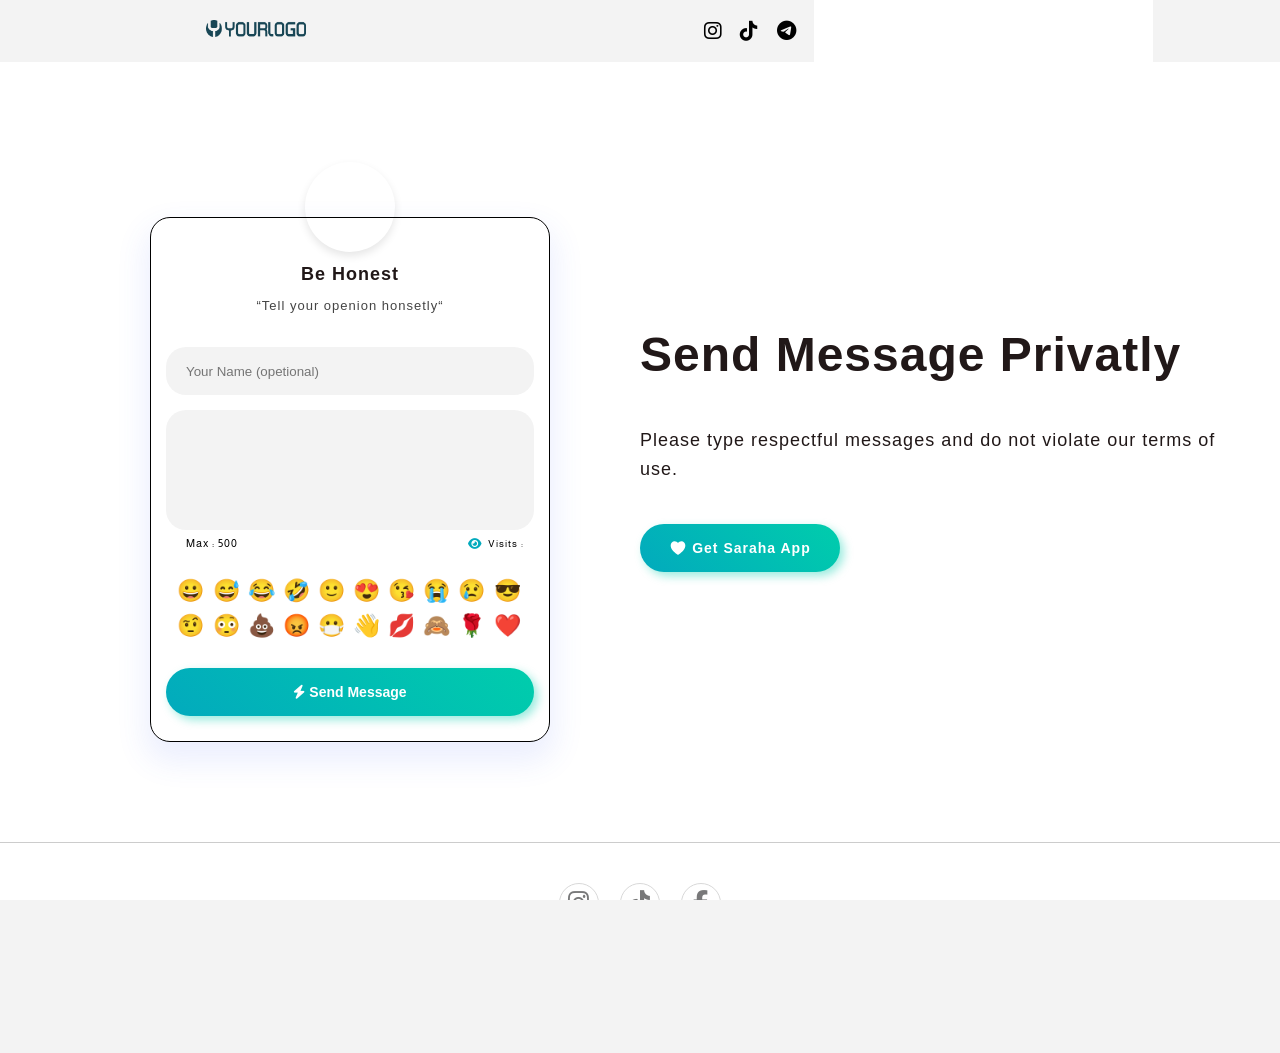
==== index.html @ b5450f59 "Update index.html" ====
<!doctype html>
<html lang="en">
   <!-- Mirrored from weblucas.info/projects/aero-forms/index.html by HTTrack Website Copier/3.x [XR&CO'2014], Wed, 27 Sep 2023 23:55:59 GMT -->
   <head>
      <meta charset="UTF-8"/>
      <title>Be Honest - Be Real</title>
      <meta name="viewport" content="width=device-width, initial-scale=1, maximum-scale=1, shrink-to-fit=no">
      <!-- Set cache control meta tag for images -->
      <meta http-equiv="Cache-Control" content="max-age=3600">
      <!-- Add Open Graph Protocol meta tags for social sharing -->
      <meta property="og:title" content="Be Honest - Be Real">
      <meta property="og:description" content="Send me a private message and share your thoughts.">
      <meta property="og:image" content="https://mobilemarketingmagazine.com/wp-content/uploads/Sarahah.png">
      <meta property="og:url" content="https://procoderseg.github.io/sarahah/">
      <meta property="og:type" content="website">
      <meta property="og:site_name" content="Be Honest">
      <!-- Add more Open Graph Protocol meta tags as needed -->
      <!-- favicon icon -->
      <link rel="icon" href="images/favicon.png" type="image/x-icon" />
      <link rel="shortcut icon" href="images/favicon.png" type="image/x-icon" />
      <link rel="stylesheet" href="css/aero-forms.css">
      <link rel="stylesheet" href="css/demo.css">
      <link rel="preconnect" href="https://fonts.gstatic.com/">
      <link href="https://fonts.googleapis.com/css2?family=Poppins:wght@400;600;700;900&amp;display=swap" rel="stylesheet">
      <link rel="stylesheet" href="https://cdnjs.cloudflare.com/ajax/libs/font-awesome/6.4.0/css/all.min.css">
      <link rel="preconnect" href="https://fonts.googleapis.com">
      <link rel="preconnect" href="https://fonts.gstatic.com" crossorigin>
      <link href="https://fonts.googleapis.com/css2?family=Almarai:wght@300;400&family=Tajawal&display=swap" rel="stylesheet">
      <!-- <script src="https://cdnjs.cloudflare.com/ajax/libs/es6-promise/4.2.8/es6-promise.auto.min.js"></script> -->
   </head>
   <body>
      <head>
         <title>Be Honest</title>
        
		       <!--  <link rel="stylesheet" type="text/css" href="styles.css"> -->

      </head>
      <body>
	  

         <div class="bee-page-container">
            <div class="bee-row bee-row-1">
               <div class="bee-row-content no_stack">
                  <div class="bee-col bee-col-1 bee-col-w3">
                     <div class="bee-block bee-block-1 bee-image"><img alt="Yourlogo" class="bee-center bee-fixedwidth" src="images/Yourlogo-Dark.png" style="max-width:180px;"/></div>
                  </div>
                
                  <div class="bee-col bee-col-3 bee-col-w5">
                     <div class="bee-block bee-block-1 bee-social">
                        <div class="content"><span class="icon" style="padding:0 10px 0 2.5px; font-size: 20px; fill: #00a4e5;"><a href="https://www.instagram.com/" target="_blank"><i class="fab fa-instagram  colored-icon"></i></a></span><span class="icon" style="padding:0 10px 0 2.5px; font-size: 20px;"><a href="https://www.tiktok.com" target="_blank"><i class="fab fa-tiktok  colored-icon"></i></a></span><span class="icon" style="padding:0 2.5px 0 2.5px; font-size: 20px;"><a href="https://telegram.org" target="_blank"><i class="fab fa-telegram  colored-icon"></i></a></span></div>
                     </div>
                  </div>
               </div>
            </div>
         </div>
         <!-- Add a button in the top left corner -->
         <!-- <div id="language-button" class="language-button">
            <i class="fa-solid fa-hands"></i>
            </div> -->
         <!-- Add a language selection dialog -->
         <!-- <div id="language-dialog" class="language-dialog">
            <div class="dialog-content">
                <div class="option" id="arabic-option">
            <i class="fa-solid fa-repeat"></i>
            العربيه
            </div>
                <div class="option" id="english-option">
            <i class="fa-solid fa-repeat"></i>
                    English
                </div>
            </div>
            </div> -->
         <!-- Add a loading dialog -->
         <div id="loading-dialog">
            <div id="loading-content">
               <span class="spinner-border text-light" role="status" aria-hidden="true"></span>
               Loading...
            </div>
         </div>
         <div class="section gray vh-100 flex middle">

            <div class="container">
			
			
               <div class="section-flex flex half middle">
                  <div>
                     <div class="aero-form-container">
					 
					 
                        <div class="circle-image">
                           <img  id="profilePhoto" src="https://upload.wikimedia.org/wikipedia/commons/8/89/Portrait_Placeholder.png" alt="" >
                        </div>
							<form  id="contact-form"  class="aero-form white form-shadow" method="post" >
						
						
                           <div class="aero-form-header">
                              <h5 id="userName"> Be Honest </h5>
                              <p id="bio">&ldquo;Tell your openion honsetly&ldquo;</p>
                           </div>
                           <label>
                           <input type="text" name="subject" placeholder="Your Name (opetional)" title="" id="name">
                           </label>
                           <label>
                              <textarea name="message" required="" id="message" dir="auto" maxlength="500" oninput="updateCharacterCount()" ></textarea>
                               <div class="banner">
        <div id="char-count" class="c-Count">Max : 500</div>
        <div class="text-with-icon">
			<i class="fa-solid fa-eye  icon"></i>
            <span id= "visits" class="text">Visits : </span>
        </div>
    </div>
                           </label>
                           <div style="text-align: center;">
                              <div id="idemoj" style="width:97%; background:#ffffff;margin:5px;padding:5px;display:block;font-size:22px;">
                                 <a onclick="sendemoji(' 😀 ');"> 😀 </a>
                                 <a onclick="sendemoji(' 😅 ');"> 😅 </a>
                                 <a onclick="sendemoji(' 😂 ');"> 😂 </a>
                                 <a onclick="sendemoji(' 🤣 ');"> 🤣 </a>
                                 <a onclick="sendemoji(' 🙂 ');"> 🙂 </a>
                                 <a onclick="sendemoji(' 😍 ');"> 😍 </a>
                                 <a onclick="sendemoji(' 😘 ');"> 😘 </a>
                                 <a onclick="sendemoji(' 😭 ');"> 😭 </a>
                                 <a onclick="sendemoji(' 😢 ');"> 😢 </a>
                                 <a onclick="sendemoji(' 😎 ');"> 😎 </a>
                                 <a onclick="sendemoji(' 🤨 ');"> 🤨 </a>
                                 <a onclick="sendemoji(' 😳 ');"> 😳 </a>
                                 <a onclick="sendemoji(' 💩 ');"> 💩 </a>
                                 <a onclick="sendemoji(' 😡 ');"> 😡 </a>
                                 <a onclick="sendemoji(' 😷 ');"> 😷 </a>
                                 <a onclick="sendemoji(' 👋 ');"> 👋 </a>
                                 <a onclick="sendemoji(' 💋 ');"> 💋 </a>
                                 <a onclick="sendemoji(' 🙈 ');"> 🙈 </a>
                                 <a onclick="sendemoji(' 🌹 ');"> 🌹 </a>
                                 <a onclick="sendemoji(' ❤️ ');"> ❤️ </a>
                              </div>
                           </div>
                           <div class="aero-form-submit">
                              <button class="tap blue full-width" type="submit">
                              <i class="fa-solid fa-bolt"></i> 
                              Send Message
                              </button>
                           </div>
                        </form>
                     </div>
                     <div id="invalid-user-id-toast" class="form-message error">
                        Invalid user ID! Please check the URL.
                     </div>
                     <div id="toast-message" class="form-message success">
                        Message sent!
                     </div>
                  </div>
                  <div>
                     <div class="show">
                        <h2>
                           Send Message Privatly
                        </h2>
                        <p>
                           Please type respectful messages and do not violate our terms of use.
                        </p>
                        <div class="mt40">
                           <a href="https://codecanyon.net/item/aero-forms-modern-login-register-forms-html-template/32283931" class="tap" target="_blank">
                              <svg xmlns="http://www.w3.org/2000/svg" width="18" height="18" viewBox="0 0 512 512">
                                 <path fill="#ffffff" d="M256 448a32 32 0 01-18-5.57c-78.59-53.35-112.62-89.93-131.39-112.8-40-48.75-59.15-98.8-58.61-153C48.63 114.52 98.46 64 159.08 64c44.08 0 74.61 24.83 92.39 45.51a6 6 0 009.06 0C278.31 88.81 308.84 64 352.92 64c60.62 0 110.45 50.52 111.08 112.64.54 54.21-18.63 104.26-58.61 153-18.77 22.87-52.8 59.45-131.39 112.8a32 32 0 01-18 5.56z"/>
                              </svg>
                              Get Saraha App 
                           </a>
                        </div>
                     </div>
                  </div>
               </div>
            </div>
         </div>  
		 
		     <div class="separator"></div> <!-- Add a separator div between sections -->

	   
         <script src="https://unpkg.com/@babel/standalone/babel.min.js"></script>
         <script src="https://www.gstatic.com/firebasejs/8.2.10/firebase-app.js"></script>
         <script src="https://www.gstatic.com/firebasejs/8.2.10/firebase-firestore.js"></script>
         <script src="https://www.gstatic.com/firebasejs/8.2.10/firebase-messaging.js"></script>
         <!-- Aero Forms JS -->
         <script src="js/aero-forms.js"></script>
         <!-- demo.js - Used for demonstration purposes -->
         <script src="js/demo.js"></script>
         <script src="js/fsdb.js"></script>
         <!-- <script>
            // Get references to the button and dialog
            const languageButton = document.getElementById('language-button');
            const languageDialog = document.getElementById('language-dialog');
            
            // Function to toggle the dialog
            function toggleDialog() {
             if (languageDialog.style.display === 'block') {
                 languageDialog.style.display = 'none'; // Close the dialog if it's open
             } else {
                 languageDialog.style.display = 'block'; // Open the dialog if it's closed
             }
            }
            
            // Show/hide the dialog when the button is clicked
            languageButton.addEventListener('click', () => {
             toggleDialog();
            });
            
            // Handle the language options
            const arabicOption = document.getElementById('arabic-option');
            const englishOption = document.getElementById('english-option');
            
            arabicOption.addEventListener('click', () => {
             // Add your code to switch the page language to Arabic
             alert('Switched to Arabic');
             toggleDialog(); // Close the dialog
            });
            
            englishOption.addEventListener('click', () => {
             // Add your code to switch the page language to English
             alert('Switched to English');
             toggleDialog(); // Close the dialog
            });
            
            // Close the dialog when clicking anywhere outside of it
            document.addEventListener('click', (e) => {
             if (!languageDialog.contains(e.target) && e.target !== languageButton) {
                 languageDialog.style.display = 'none';
             }
            });
            
            </script> -->
         <section class="footer">
            <div class="social">
               <a href="#"><i class="fab fa-instagram"></i></a>
               <a href="#"><i class="fab fa-tiktok"></i></a>
               <a href="#"><i class="fab fa-facebook-f"></i></a>
            </div>
            <ul class="list">
               <li>
                  <a href="#">About</a>
               </li>
               <li>
                  <a href="#">Terms</a>
               </li>
               <li>
                  <a href="#">Privacy Policy</a>
               </li>
            </ul>
            <p class="copyright">Sarahah App @2023</p>
         </section>
   </body>
   <!-- Mirrored from weblucas.info/projects/aero-forms/index.html by HTTrack Website Copier/3.x [XR&CO'2014], Wed, 27 Sep 2023 23:56:01 GMT -->
</html>
---- css/aero-forms.css ----
.sf-modal{
    position: fixed;
    z-index: 10001;
    top: 0;
    left: 0;
    right: 0;
    bottom: 0;
    display: none;
    overflow-y: auto;
    background: rgba(0,0,0, 0.8);
    -webkit-animation-fill-mode: both;
    animation-fill-mode: both;
    -webkit-animation: fade 0.35s ease-out;
    animation: fade 0.35s ease-out;
}
.sf-modal.active{
    display: block;
}

.circle-image {
    width: 90px;
    height: 90px;
    border-radius: 50%;
    overflow: hidden;
    margin: 0 auto -35px;
    box-shadow: 0 4px 8px rgba(0, 0, 0, 0.1);
    position: relative;
    z-index: 1;
}

.sf-modal-wrapper{
    position: relative;
    display: flex;
    width: 100%;
    min-height: 100vh;
    align-items: center;
    justify-content: center;
}

.sf-modal-content{
    position: relative;
    display: none;
    max-width: 500px;
    min-width: 300px;
    margin: 50px auto;
}

.sf-modal.active .sf-modal-content {
    display: block;

    -webkit-animation-duration: 0.5s;
    animation-duration: 0.5s;
    -webkit-animation-fill-mode: both;
    animation-fill-mode: both;
    -webkit-animation-name: spaceInUp;
    animation-name: spaceInUp;
}

@media (max-width: 480px) {
    .sf-modal-content{
        min-width: 300px;
        width: 100%;
        padding: 0 20px;
    }
    .sf-modal .sf-modal-closer{
        right: 30px;
    }
}

.sf-modal-closer{
    font-size: 20px;
    font-weight: normal;
    display: flex;
    align-items: center;
    justify-content: center;
    color: #ffffff;
    position: absolute;
    bottom: 100%;
    right: 0;
    width: 40px;
    height: 40px;
    border-radius: 50%;
    opacity: 0.7;
    cursor: pointer;
    -webkit-transition: all .15s linear;
    -moz-transition: all .15s linear;
    transition: all .15s linear;
}
.sf-modal-closer:hover{
    opacity: 1;
    -webkit-transform: rotate(90deg);
    -moz-transform: rotate(90deg);
    transform: rotate(90deg);
}


form.aero-form{
    display: block;
    position: relative;
    padding: 25px 15px;
    border-radius: 20px;
    max-width: 400px;
    margin: 0 auto;
    -webkit-box-sizing: border-box;
    box-sizing: border-box;
}
form.aero-form.small-width {
   max-width: 400px;
}
form.aero-form.transparent{
    background: rgba(255,255,255, 0.5);
}
form.aero-form.form-shadow{
    box-shadow: rgba(68,96,241, 0.1) 0 15px 30px 5px;

}

form.aero-form.white{
    background: rgb(255 255 255);
	    border: 1px solid #000; /* Add a border (2px width, gray color) */

}

form.aero-form input[type=text],
form.aero-form input[type=password],
form.aero-form input[type=email],
form.aero-form input[type=date],
form.aero-form input[type=number],
form.aero-form input[type=text],
form.aero-form select,
form.aero-form textarea{
    display: block;
    width: 100%;
    border: 0;
    background-color: #f3f3f3;
    border-radius: 20px;
    -webkit-box-sizing: border-box;
    -moz-box-sizing: border-box;
    box-sizing: border-box;
    height: 48px;
    padding: 0 20px;
    margin: 0 0 5px;
	
	/*font-family: 'Tajawal', sans-serif; /* Apply Almarai-Bold */
	

}
form.aero-form textarea{
    padding: 20px;
    height: auto;
    min-height: 120px;
    resize: none;
}

form.aero-form input:focus,
form.aero-form select:focus,
form.aero-form textarea:focus{
    outline: none;
    background-color: #ffffff;
    box-shadow: rgba(68,96,241, 0.2) 0 5px 30px 0;
}

form.aero-form label{
    display: block;
    width: 100%;
    padding: 0;
    margin-bottom: 15px;
}

.aero-form-header {
    margin-bottom: 30px;
    margin-top: 20px;
    text-align: center;
    padding: 0 20px;
    font-size: 14px;
    position: relative;
    z-index: 0; /* Lower z-index to position it behind circle-image */
}

#bio {
    color: #444444; /* Set text color to a green shade */
    font-size: 13px; /* Set font size to 16 pixels */
}


.aero-form-header h2{
    margin-bottom: 10px!important;
}

.aero-form-submit{
    margin-top: 20px;
}

.aer-line{
    display: block;
    margin: 30px 0 20px 0;
    text-align: center;
    color: #888888;
    font-size: 12px;
    line-height: 1;
    position: relative;
}
.aer-line:before {
    content: '';
    display: block;
    position: absolute;
    z-index: 1;
    top: 50%;
    left:0;
    padding: 0;
    margin: 0;
    width: 100%;
    height: 1px;
    background-color: rgba(0,0,0, 0.15);
}
.aer-line > span {
    position: relative;
    z-index: 3;
    display: inline-block;
    padding: 2px 10px;
    background-color: #ffffff;
}

.aero-social-login-links{
    justify-content: space-between;
}
.aero-social-login-links > div{
    flex: 1;
}

a.social-btn{
    display: block;
    text-align: center;
    padding: 10px 15px;
    background-color: #ffffff;
    border-radius: 8px;
    border: 1px solid #DBE1E7;
}
a.social-btn:hover{
    border-color: transparent;
    box-shadow: rgba(68,96,241, 0.15) 0 8px 25px 5px;
}

a.social-btn img{
    display: inline-block;
    max-height: 30px;
}

.aero-password-label{
    position: relative;
}
.aero-password-trigger{
    position: absolute;
    z-index: 2;
    top: 0;
    right: 0;
    width: 50px;
    border: 0;
    height: 100%;
    display: flex;
    align-items: center;
    font-size: 16px;
    justify-content: center;
    user-select: none;
    cursor: pointer;
    opacity: 0.7;
}
.aero-password-trigger > *{
    pointer-events: none;
}
.aero-password-trigger.active,
.aero-password-trigger:hover{
    opacity: 1;
}

.aero-password-trigger svg,
.aero-password-trigger svg path{
    transition: all 0.2s ease-out;
}

.aero-password-trigger > svg:first-child{
    display: inline-block;
}
.aero-password-trigger > svg:last-child{
    display: none;
}

.aero-password-trigger.active > svg:first-child{
    display: none;
}
.aero-password-trigger.active > svg:last-child{
    display: inline-block;
}

.aero-recover-password{
    display: block;
    text-align: right;
    font-size: 12px;
    color: #888888;
    line-height: 1;
}

.form-message{
    display: none;
    position: relative;
    padding: 10px 20px;
    margin: 20px 0 0 0;
    color: #ffffff;
    background-color: #4460F1;
    border-radius: 4px;
    font-size: 12px;
    font-weight: bold;
    letter-spacing: 1px;
    text-align: center;
    box-shadow: rgba(68,96,241, 0.15) 0 8px 25px 5px;
}
.form-message.success{
    background-color: #82B440;
}
.form-message.active{
    display: block;
}

.flex{
    display: flex;
}
.flex.middle{
    align-items: center;
}
.flex .container{
    width: 100%;
}
.flex.half > div{
    width: 50%;
}
.flex.spacing {
    margin-left: -8px;
    margin-right: -8px;
}
.flex.spacing > div{
    padding-left: 8px;
    padding-right: 8px;
}

.flex.reverse{
    flex-direction: row-reverse;
}

.text-center{
    text-align: center;
}

.full-width{
    width: 100%;
    max-width: 100%;
}

.hide{
    display: none;
}


.tap{
    position: relative;
    display: inline-block;
    padding: 0 20px;
    margin: 0 auto;
    text-decoration: none;
    border: 0;
    border-radius: 30px;
    -webkit-box-shadow: none;
    -moz-box-shadow: none;
    background: #4460F1;
    min-width: 200px;
    max-width: 400px;
    text-align: center;
    font-size: 15px;
    line-height: 48px;
    color: #ffffff;
    cursor: pointer;
    font-weight: 700;
    -webkit-transition: all .15s;
    -moz-transition: all .15s;
    -ms-transition: all .15s;
    -o-transition: all .15s;
    transition: all .15s;
    opacity: 1;
    overflow: hidden;
}
.tap:hover{
    background: #3BD7A7;
    color: #ffffff;
    text-decoration: none;
}

.tap:active{
    -webkit-transform: scale(0.97);
    -moz-transform: scale(0.97);
    transform: scale(0.97);
}

.tap svg{
    display: inline-block;
    vertical-align: middle;
    position: relative;
    top: -1px
}

#docs_tab .preview {
    border: 2px dashed rgba(0,0,0, 0.12);
    padding: 50px 0;
    margin-top: 15px;
}

@-webkit-keyframes fade {
    0% {
        opacity: 0;
    }
    100% {
        opacity: 1;
    }
}

@keyframes fade {
    0% {
        opacity: 0;
    }
    100% {
        opacity: 1;
    }
}

@-webkit-keyframes spaceInUp {
    0% {
        opacity: 0;
        -webkit-transform-origin: 50% 0%;
        transform-origin: 50% 0%;
        -webkit-transform: scale(0.2) translate(0%, -200%);
        transform: scale(0.2) translate(0%, -200%);
    }
    100% {
        opacity: 1;
        -webkit-transform-origin: 50% 0%;
        transform-origin: 50% 0%;
        -webkit-transform: scale(1) translate(0%, 0%);
        transform: scale(1) translate(0%, 0%); }
}

@keyframes spaceInUp {
    0% {
        opacity: 0;
        -webkit-transform-origin: 50% 0%;
        transform-origin: 50% 0%;
        -webkit-transform: scale(0.2) translate(0%, -200%);
        transform: scale(0.2) translate(0%, -200%);
    }
    100% {
        opacity: 1;
        -webkit-transform-origin: 50% 0%;
        transform-origin: 50% 0%;
        -webkit-transform: scale(1) translate(0%, 0%);
        transform: scale(1) translate(0%, 0%);
    }
}


 /*footer code*/
* {
  margin: 0;
  padding: 0;
  box-sizing: border-box;
}
body {
  font-family: 'Segoe UI';
  font-weight: 400;
  background-color: #ededed;
}
.footer {
  padding: 40px 0;
  background-color: #ffffff;
}
.footer .social {
  text-align: center;
  padding-bottom: 25px;
  color: #4b4c4d;
}
.footer .social a {
  font-size: 24px;
  color: inherit;
  border: 1px solid #ccc;
  width: 40px;
  height: 40px;
  line-height: 38px;
  display: inline-block;
  text-align: center;
  border-radius: 50%;
  margin: 0 8px;
  opacity: 0.75;
}
.footer .social a:hover {
  opacity: 0.9;
}
.footer ul {
  margin-top: 0;
  padding: 0;
  list-style: none;
  text-align: center;
  font-size: 18px;
  line-height: 1.6;
  margin-bottom: 0;
}
.footer ul a {
  color: inherit;
  text-decoration: none;
  opacity: 0.8;
}
.footer ul li {
  display: inline-block;
  padding: 0 15px;
}
.footer ul a:hover {
  opacity: 1;
}
.footer .copyright {
  margin-top: 15px;
  text-align: center;
  font-size: 13px;
  color: #aaa;
}

 /*end*/
 
	
.bee-row,
		.bee-row-content {
			position: relative
		}

		.bee-row-1 .bee-row-content,
		.bee-row-2,
		.bee-row-2 .bee-row-content {
			background-color: #ffffff;
			background-repeat: no-repeat
		}

		.bee-row-1,
		.bee-row-1 .bee-row-content,
		.bee-row-2,
		.bee-row-2 .bee-row-content {
			background-repeat: no-repeat
		}

		body {
			background-color: #cbdee9;
			color: #000;
			font-family: Arial, Helvetica Neue, Helvetica, sans-serif
		}

		a {
			color: #0068a5
		}

		* {
			box-sizing: border-box
		}

		body {
			margin: 0
		}

		.bee-row-content {
			max-width: 1025px;
			margin: 0 auto;
			display: flex
		}

		.bee-row-content .bee-col-w3 {
			flex-basis: 25%
		}

		.bee-row-content .bee-col-w4 {
			flex-basis: 33%
		}

		.bee-row-content .bee-col-w5 {
			flex-basis: 42%
		}

		.bee-row-content .bee-col-w12 {
			flex-basis: 100%
		}

		.bee-icon .bee-icon-label-right a {
			text-decoration: none
		}

		.bee-divider,
		.bee-image {
			overflow: auto
		}

		.bee-image .bee-center {
			margin: 0 auto
		}

		.bee-icon {
			display: inline-block;
			vertical-align: middle
		}

		.bee-icon .bee-content {
			display: flex;
			align-items: center
		}

		.bee-image img {
			display: block;
			width: 100px;
			height: auto;
		}

		.bee-social .icon img {
			max-height: 32px
		}

		.bee-row-1 {
			background-size: auto
		}

		.bee-row-1 .bee-row-content {
			background-size: auto;
			border-radius: 0;
			color: #f3f3f3
		}

		.bee-row-1 .bee-col-1 {
			padding-bottom: 15px;
			display: flex;
			flex-direction: column;
			background-color: #f3f3f3;
			justify-content: center
			
		}

		.bee-row-1 .bee-col-1 .bee-block-1 {
			padding-top: 10px;
			width: 100%
			
		}

		.bee-row-1 .bee-col-2 {
			display: flex;
			flex-direction: column;
			background-color: #f3f3f3;
			justify-content: center
		}

		.bee-row-1 .bee-col-3 {
			padding-bottom: 5px;
			padding-top: 5px;
			display: flex;
			background-color: #f3f3f3;
			flex-direction: column;
			justify-content: center
		}

		.bee-row-1 .bee-col-3 .bee-block-1 {
			padding: 10px;
			text-align: right
		}

		.bee-row-2 .bee-col-1,
		.bee-row-2 .bee-col-1 .bee-block-1 {
			padding-bottom: 5px;
			padding-top: 5px
		}

		.bee-row-2 .bee-row-content {
			color: #000
		}

		.bee-row-2 .bee-col-1 .bee-block-1 {
			color: #1e0e4b;
			font-family: Inter, sans-serif;
			font-size: 15px;
			text-align: center
		}

		@media (max-width:768px) {
			.bee-mobile_hide {
				display: none
			}

			.bee-row-content:not(.no_stack) {
				display: block
			}

			.bee-row-1 .bee-col-1,
			.bee-row-1 .bee-col-1 .bee-block-1 {
				padding: 10px !important
			}

			.bee-row-1 .bee-col-3 .bee-block-1 {
				text-align: center !important
			}

			.bee-row-1 .bee-col-2 .bee-block-1 {
				padding: 0 !important
			}

			.bee-row-1 .bee-col-1 .bee-block-1 img {
				float: none !important;
				margin: 0 auto !important
			}
		}

		.bee-row-2 .bee-col-1 .bee-block-1 .bee-icon-image {
			padding: 5px 6px 5px 5px
		}

		.bee-row-2 .bee-col-1 .bee-block-1 .bee-icon:not(.bee-icon-first) .bee-content {
			margin-left: 0
		}

		.bee-row-2 .bee-col-1 .bee-block-1 .bee-icon::not(.bee-icon-last) .bee-content {
			margin-right: 0
		}
		
		.colored-icon {
    color: #000000; /* Change the color to the desired color (e.g., blue) */
}

.separator {
    border-top: 1px solid #ccc; /* Add a horizontal line with desired color and thickness */
    margin: 0px 0px; /* Add vertical spacing above and below the separator */
	margin-bottom: 0px;
}

.banner {
    display: flex;
    justify-content: space-between;
    align-items: center;
     /*padding: 3px; Optional padding for the banner */
}

.text-with-icon {
    display: flex;
	font-family: 'Almarai', sans-serif;
    font-size: 12px;
	color: #000000;
    align-items: center;
    justify-content: center;
	margin-right: 10px;
}

.c-Count {
    display: flex;
	font-family: 'Almarai', sans-serif;
    font-size: 14px;
	color: #000000;
    align-items: center;
    justify-content: center; /* Align to the left */

}


.icon {
    font-size: 12px;
    margin-right: 5px;
	color: #02AABD

}

.text {
    font-size: 10px;
	font-family: 'Almarai', sans-serif;

}
---- css/demo.css ----
*{
    padding: 0;
    margin: 0;
}




img, svg {
    max-width: 100%;
    display: inline-block;
    vertical-align: middle;
}

a {
    display: inline-block;
    color: #4460F1;
    text-decoration: none;
    -webkit-transition: all 25s;
    transition: all .25s;
}
a:hover{
    opacity: 1;
    color: #4460F1;
    text-decoration: none;
}

::-moz-selection {
    color: #fff;
    background: #4460F1
}

::selection {
    color: #fff;
    background: #3BD7A7
}

body::-webkit-scrollbar {
    width: 12px;
}
body::-webkit-scrollbar-track {
    background: rgba(3,3,3, 0.7);
}
body::-webkit-scrollbar-thumb {
    border-radius: 10px;
    background: #146EBE;
}

strong{
    color: #0B9551;
}

html,
body{
    height: 100%;
    overflow-x: hidden;
    scroll-behavior: smooth;
}

body {
    position: relative;
    width: 100%;
    background: #f3f3f3;
    font-size: 15px;
    color: #211818;
    line-height: 1.6;
    letter-spacing: 1px;
    font-family: 'Open Sans', sans-serif;
}

h1,h2,h3,h4,h5,h6{
    padding: 0;
    margin: 0 0 10px;
    line-height: 1.3;
    letter-spacing: 1px;
    font-family: inherit;
    font-weight: 700;
}

h1{
    font-size: 40px;
}
h2{
    font-size: 30px;
}
h3{
    font-size: 24px;
}
h4{
    font-size: 20px;
}
h5, h6{
    font-size: 18px;
}

.no_padding{
    padding: 0!important;
}

.tap {
  position: relative;
  display: inline-block;
  padding: 0 20px;
  margin: 0 auto;
  text-decoration: none;
  border: 0;
  border-radius: 30px;
  -webkit-box-shadow: none;
  -moz-box-shadow: none;
  background: linear-gradient(45deg, #02AABD, #00CDAC); /* Gradient Background */
  background-color : #00CDAC;
  box-shadow: 4px 4px 10px rgba(0, 205, 172, 0.4); /* Colorful Shadow */
  min-width: 200px;
  max-width: 400px;
  text-align: center;
  font-size: 14px;
  line-height: 48px;
  color: #ffffff;
  cursor: pointer;
  font-weight: 600;
  -webkit-transition: all .3s ease-in-out;
  -moz-transition: all .3s ease-in-out;
  -o-transition: all .3s ease-in-out;
  transition: all .3s ease-in-out;
  opacity: 1;
  overflow: hidden;
  transition: background-color 0.6s ease; /* Add transition for background color */
}

.tap:hover {
  background: #02AABD; /* Change to white on hover */
  color: white; /* Text color on hover */
}

.tap:active {
  -webkit-transform: scale(0.97);
  -moz-transform: scale(0.97);
  transform: scale(0.97);
}


.tap svg{
    display: inline-block;
    vertical-align: middle;
    position: relative;
    top: -1px
}

#char-count {
    font-size: 11px; /* Adjust the font size as needed */
    margin-left: 20px; /* Adjust the margin-top as needed */
	margin-right: 20px; /* Adjust the margin-top as needed */
	text-align: center;

}

 
  /* Add CSS styles for the loading spinner or text */
        #loading-dialog {
            display: none;
            position: fixed;
            top: 0;
            left: 0;
            width: 100%;
            height: 100%;
            background-color: rgba(0, 0, 0, 0.5);
            z-index: 9999;
        }

        #loading-content {
            position: absolute;
        top: 50%;
        left: 50%;
        transform: translate(-50%, -50%);
        text-align: center;
        color: #333;
        font-size: 16px;
        font-weight: normal;
        background-color: white;
        padding: 20px;
        border-radius: 10px;
        margin: 0 20px; /* Equal margin on the right and left */
        }

        .spinner-border {
            display: inline-block;
            width: 1.2rem;
            height: 1.2rem;
            vertical-align: text-bottom;
            border: 0.125em solid currentColor;
            border-right: 0.125em solid transparent;
            border-radius: 50%;
            animation: spin 1s linear infinite;
        }

        @keyframes spin {
            0% { transform: rotate(0deg); }
            100% { transform: rotate(360deg); }
        }

.hide{
    display: none;
}

.container{
    max-width: 1200px;
    margin-left: auto;
    margin-right: auto;
    padding-left: 20px;
    padding-right: 20px;
    position: relative;
    z-index: 9;
}

.vh-100{
    min-height: 100vh;
	
}

.section{
    padding: 80px 0;
}
.section.vh-100{
    min-height: calc(100% - 120px);
}

.section-title{
    text-align: center;
    font-size: 16px;
    color: #888888;
    padding: 60px 0 60px 0;
}
.section-title h2{
    font-size: 48px;
    font-weight: 900;
    letter-spacing: 2px;
    color: #3BD7A7
}

.section.gray{
    background-color: #fff;
}

.white-box{
    font-size: 15px;
    max-width: 900px;
    margin: 0 auto 40px auto;
    padding: 60px;
    border-radius: 30px;
	border: 1px solid #000; /* Add a border (2px width, gray color) */
    background-color: #f3f3f3;
    -webkit-box-shadow: 0 15px 30px 0 rgba(28,9,80,.1);
    -moz-box-shadow: 0 15px 30px 0 rgba(28,9,80,.1);
    box-shadow: 0 15px 30px 0 rgba(28,9,80,.1);
}

#header{
    position: fixed;
    top: 0;
    left: 0;
    right: 0;
    z-index: 999;
    background-color: #f3f3f3;
    -webkit-box-shadow: 0 20px 30px 0 rgba(28,9,80,.05);
    -moz-box-shadow: 0 20px 30px 0 rgba(28,9,80,.05);
    box-shadow: 0 20px 30px 0 rgba(28,9,80,.05);
    -webkit-transition: all .25s ease-in-out;
    -moz-transition: all .25s ease-in-out;
    transition: all .25s ease-in-out;
}
#header_main{
    height: 80px;
}
#header_main > div:first-child{
    width: 30%;
}
#header_main > div:last-child{
    width: 70%;
}

#header .logo a{
    color: #000000;
    display: inline-block;
    padding: 20px 0;
}
#header .logo a:hover{
    color: #5C88F9;
}
#header .logo h1{
    font-size: 16px;
    padding: 0;
    margin: 0;
    line-height: 1;
    letter-spacing: 1px;
}

.nav ul{
    list-style: none;
    display: flex;
    padding: 0;
    margin: 0;
    width: 100%;
}
.nav ul > li{
    display: block;
    position: relative;
}
.nav ul > li a{
    display: block;
    padding: 5px;
    margin: 0 12px;
    color: #888888;
    font-weight: bold;
    font-size: 14px;
    letter-spacing: 1px;
    border-bottom: 2px solid transparent;
    transition: all 0.2s ease-out;
}
.nav ul > li a:hover,
.nav ul > li.active a{
    color: #4460F1;
    border-bottom-color: #4460F1;
}
.nav ul > li a.btn{
    padding: 0 30px;
    margin: 0 0 0 20px;
    border: 0;
    border-radius: 30px;
    line-height: 36px;
    color: #fff;
    font-size: 12px;
    background-color: #4460F1;
    position: relative;
    top: -2px;
    text-align: center;
}
.nav ul > li a.btn:hover{
    background-color: #3BD7A7
}

#header .nav ul{
    justify-content: flex-end;
}

.show{
    position: relative;
    font-size: 18px;
}
.show h2{
    font-size: 48px;
    font-weight: 900;
    margin-bottom: 40px;
}

#login-form{
    background: url(../images/1x/bg1.png) 54% 78% no-repeat;
    background-size: 500px;
}
#register-form{
    background: #E4EAEE url(../images/1x/bg2.png) 58% 90% no-repeat;
    background-size: 600px;
}
#reset-form{
    background: url(../images/1x/bg3.png) 43% 88% no-repeat;
    background-size: 500px;
}

#footer{
    background: url(../images/1x/bg4.png) 50% 100% no-repeat;
    background-size: 500px;
}

.copy{
    font-size: 13px;
    text-align: center;
    margin-top: 30px;
    color: #666666;
}

.intro-section .section-title{
    padding-top: 40px;
}

pre, code{
    font-size: 14px!important;
    max-height: 600px;
    overflow-y: auto;
}

::-webkit-scrollbar {
    width: 6px;
    height: 6px;
}
::-webkit-scrollbar-track {
    background: #f2f2f2;
}
::-webkit-scrollbar-thumb {
    border-radius: 10px;
    background: rgba(0,0,0, 0.3);
}

pre{
    box-shadow: rgba(0,0,0, 0.15) 0 0 40px;
}

.grid{
    display: flex;
    align-items: center;
}
.grid > div:first-child{
    width: 160px;
    text-align: center;
}
.grid > div:last-child{
    width: calc(100% - 160px);
}

blockquote{
    margin: 30px 0;
    padding: 30px 20px;
    text-align: center;
    border-left: 4px solid #cccccc;
}

code[class*="language-"],
pre[class*="language-"] {
    color: black;
    background: none;
    text-shadow: 0 1px white;
    font-family: Consolas, Monaco, 'Andale Mono', 'Ubuntu Mono', monospace;
    font-size: 1em;
    text-align: left;
    white-space: pre;
    word-spacing: normal;
    word-break: normal;
    word-wrap: normal;
    line-height: 1.5;

    -moz-tab-size: 4;
    -o-tab-size: 4;
    tab-size: 4;

    -webkit-hyphens: none;
    -moz-hyphens: none;
    -ms-hyphens: none;
    hyphens: none;
}

pre[class*="language-"]::-moz-selection, pre[class*="language-"] ::-moz-selection,
code[class*="language-"]::-moz-selection, code[class*="language-"] ::-moz-selection {
    text-shadow: none;
    background: #b3d4fc;
}

pre[class*="language-"]::selection, pre[class*="language-"] ::selection,
code[class*="language-"]::selection, code[class*="language-"] ::selection {
    text-shadow: none;
    background: #b3d4fc;
}

@media print {
    code[class*="language-"],
    pre[class*="language-"] {
        text-shadow: none;
    }
}

/* Code blocks */
pre[class*="language-"] {
    padding: 1em;
    margin: .5em 0;
    overflow: auto;
}

:not(pre) > code[class*="language-"],
pre[class*="language-"] {
    background: #f5f2f0;
}

/* Inline code */
:not(pre) > code[class*="language-"] {
    padding: .1em;
    border-radius: .3em;
    white-space: normal;
}

.token.comment,
.token.prolog,
.token.doctype,
.token.cdata {
    color: slategray;
}

.token.punctuation {
    color: #999;
}

.token.namespace {
    opacity: .7;
}

.token.property,
.token.tag,
.token.boolean,
.token.number,
.token.constant,
.token.symbol,
.token.deleted {
    color: #905;
}

.token.selector,
.token.attr-name,
.token.string,
.token.char,
.token.builtin,
.token.inserted {
    color: #690;
}

.token.operator,
.token.entity,
.token.url,
.language-css .token.string,
.style .token.string {
    color: #9a6e3a;
    /* This background color was intended by the author of this theme. */
    background: hsla(0, 0%, 100%, .5);
}

.token.atrule,
.token.attr-value,
.token.keyword {
    color: #07a;
}

.token.function,
.token.class-name {
    color: #DD4A68;
}

.token.regex,
.token.important,
.token.variable {
    color: #e90;
}

.token.important,
.token.bold {
    font-weight: bold;
}
.token.italic {
    font-style: italic;
}

.token.entity {
    cursor: help;
}

pre[data-line] {
    position: relative;
    padding: 1em 0 1em 3em;
}

.line-highlight {
    position: absolute;
    left: 0;
    right: 0;
    padding: inherit 0;
    margin-top: 1em; /* Same as .prismâ€™s padding-top */

    background: hsla(24, 20%, 50%,.08);
    background: linear-gradient(to right, hsla(24, 20%, 50%,.1) 70%, hsla(24, 20%, 50%,0));

    pointer-events: none;

    line-height: inherit;
    white-space: pre;
}

@media print {
    .line-highlight {
        /*
         * This will prevent browsers from replacing the background color with white.
         * It's necessary because the element is layered on top of the displayed code.
         */
        -webkit-print-color-adjust: exact;
        color-adjust: exact;
    }
}

.line-highlight:before,
.line-highlight[data-end]:after {
    content: attr(data-start);
    position: absolute;
    top: .4em;
    left: .6em;
    min-width: 1em;
    padding: 0 .5em;
    background-color: hsla(24, 20%, 50%,.4);
    color: hsl(24, 20%, 95%);
    font: bold 65%/1.5 sans-serif;
    text-align: center;
    vertical-align: .3em;
    border-radius: 999px;
    text-shadow: none;
    box-shadow: 0 1px white;
}

.line-highlight[data-end]:after {
    content: attr(data-end);
    top: auto;
    bottom: .4em;
}

.line-numbers .line-highlight:before,
.line-numbers .line-highlight:after {
    content: none;
}

pre[id].linkable-line-numbers span.line-numbers-rows {
    pointer-events: all;
}
pre[id].linkable-line-numbers span.line-numbers-rows > span:before {
    cursor: pointer;
}
pre[id].linkable-line-numbers span.line-numbers-rows > span:hover:before {
    background-color: rgba(128, 128, 128, .2);
}

pre[class*="language-"].line-numbers {
    position: relative;
    padding-left: 3.8em;
    counter-reset: linenumber;
}

pre[class*="language-"].line-numbers > code {
    position: relative;
    white-space: inherit;
}

.line-numbers .line-numbers-rows {
    position: absolute;
    pointer-events: none;
    top: 0;
    font-size: 100%;
    left: -3.8em;
    width: 3em; /* works for line-numbers below 1000 lines */
    letter-spacing: -1px;
    border-right: 1px solid #999;

    -webkit-user-select: none;
    -moz-user-select: none;
    -ms-user-select: none;
    user-select: none;

}

.line-numbers-rows > span {
    display: block;
    counter-increment: linenumber;
}

.line-numbers-rows > span:before {
    content: counter(linenumber);
    color: #999;
    display: block;
    padding-right: 0.8em;
    text-align: right;
}

.cta{
    margin-top: 30px;
}

.content.left {
    text-align: left;
}


.docs {
    margin: 60px auto;
    font-size: 18px;
}
.content {
    max-width: 800px;
    margin-left: auto;
    margin-right: auto;
}

#wrapper {
    position: relative;
    padding-bottom: 60px;
}

.content h2,
.content h2,
.content h2{
    margin-top: 20px;
    margin-bottom: 15px;
}

pre{
    margin: 30px 0!important;
}

.content ul{
    margin-bottom: 30px;
}


.content h1,
.content h2,
.content h3,
.content h4,
.content h5,
.content h6,
.content p{
    margin-bottom: 20px;
}

.mt30{margin-top: 30px;}
.mt40{margin-top: 40px;}
.mt50{margin-top: 50px;}

.menu-switcher{
    position: relative;
    float: right;
    display: none;
}

.logo img{
    max-height: 60px;
    border-radius: 50%;
}

#help .logo{
    margin-bottom: 15px;
}
#help .logo img{
    max-height: 80px;
}



/*Media*/
@media (max-width: 1200px) {
    .nav ul > li a{
        font-size: 12px;
        margin: 0 10px;
    }
}

@media (max-width: 992px) {
    #header_main{
        height: 60px;
    }

    .menu-switcher{
        display: inline-block;
    }

    #header .nav{
        position: fixed;
        z-index: 1000;
        top: 60px;
        right: -400px;
        width: 280px;
        height: calc(100% - 60px);
        background-color: #fff;
        padding: 20px 30px;
        box-shadow: 0 20px 30px 0 rgba(28,9,80, 0.1);
        -webkit-transition: all 0.2s;
        transition: all 0.2s;
    }
    #header .nav.active{
        right: 0;
    }

    #header .nav ul{
        display: flex;
        flex-wrap: wrap;
    }
    #header .nav ul > li{
        display: block;
        width: 100%;
        position: relative;
    }
    #header .nav ul > li > a{
        padding: 10px 5px;
        margin: 0 0 10px 0;
        font-size: 15px;
    }

    #header .nav ul > li a.btn{
        margin-top: 30px;
        padding: 5px 20px;
    }

    .show {
        font-size: 16px;
        text-align: center;
        margin-bottom: 40px;
        padding-top: 30px;
    }
    .show h2{
        font-size: 40px;
    }

    .section-title {
        font-size: 15px;
        padding-top: 0;
        padding-bottom: 50px;
    }
    .section-title h2{
        font-size: 36px;
    }

    .white-box{
        padding: 30px;
    }
    .white-box h2{
        font-size: 24px;
    }


    .tap{
        font-size: 13px;
        letter-spacing: 1px;
    }
	


    .flex{
        flex-wrap: wrap;
    }
    .flex.half > div{
        width: 100%;
    }
}

 
/* Style for the language button */
.language-button {
    position: absolute;
    top: 20px;
    left: 20px;
    background-color: #000000;
    color: #fff;
    border-radius: 50%; /* Make it circular */
    width: 40px;
    height: 40px;
    display: flex;
    justify-content: center;
    align-items: center;
    cursor: pointer;
    z-index: 9999; /* Set a higher z-index value */
}

/* Style for the icon inside the button */
.language-button i {
    font-size: 20px; /* Adjust the icon size */
	    pointer-events: none; /* Make the icon unclickable */

}

/* Style for the language dialog */
.language-dialog {
    display: none;
    position: fixed;
    top: 60px;
    left: 20px;
    background-color: #fff;
    border-radius: 10px;
    box-shadow: 0px 0px 10px rgba(0, 0, 0, 0.2);
    z-index: 10000; /* Set a higher z-index value */
    width: 200px; /* Set the width of the dialog */
}

/* Style for the dialog content */
.dialog-content {
    padding: 10px;
}

/* Style for language options */
.option {
    display: flex;
    align-items: center;
    padding: 10px;
    cursor: pointer;
    transition: background-color 0.2s ease; /* Add a smooth background color transition */
}

.option:hover {
    background-color: #f0f0f0; /* Change background color on hover */
}

/* Style for language icons */
.option i {
    margin-right: 10px;
    font-size: 18px;
}

/* Style for language option text */
.option span {
    font-size: 16px;
}

/* Add space between language options */
.option + .option {
    margin-top: 5px;
}

   
@media (max-width: 480px) {
    .show h2{
        font-size: 36px;
    }

    #header_main > div:first-child{
        width: 50%;
    }
    #header_main > div:last-child{
        width: 50%;
    }
}
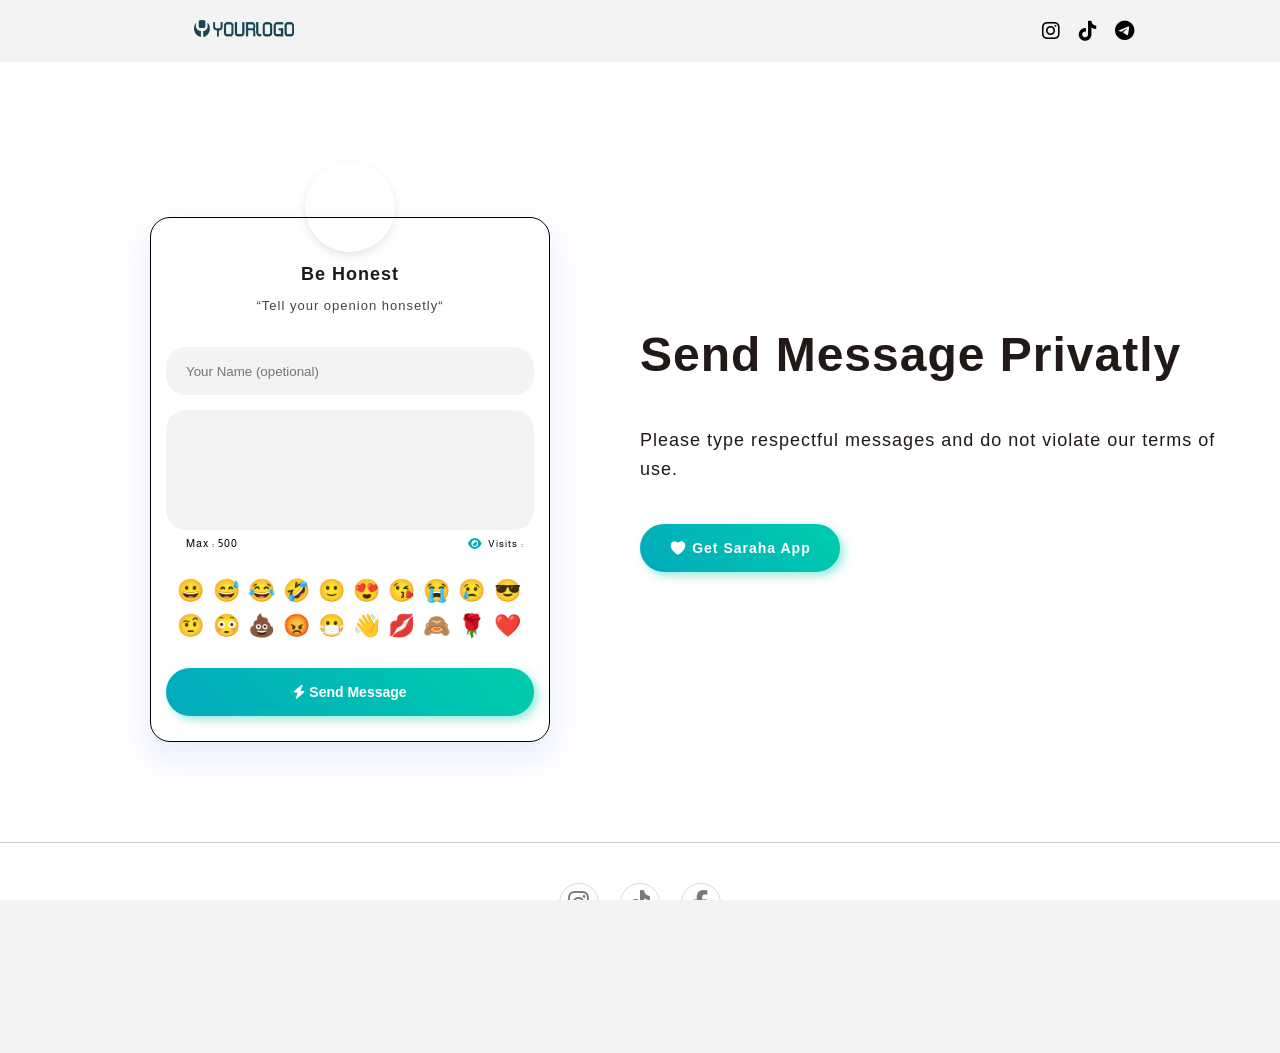
==== commit d6856722: "Update index.html" ====
--- a/index.html
+++ b/index.html
@@ -44,7 +44,11 @@
                   <div class="bee-col bee-col-1 bee-col-w3">
                      <div class="bee-block bee-block-1 bee-image"><img alt="Yourlogo" class="bee-center bee-fixedwidth" src="images/Yourlogo-Dark.png" style="max-width:180px;"/></div>
                   </div>
-                
+                  <div class="bee-col bee-col-2 bee-col-w4">
+                     <div class="bee-block bee-block-1 bee-divider bee-mobile_hide">
+                        <div class="spacer" style="height:1px;"></div>
+                     </div>
+                  </div>
                   <div class="bee-col bee-col-3 bee-col-w5">
                      <div class="bee-block bee-block-1 bee-social">
                         <div class="content"><span class="icon" style="padding:0 10px 0 2.5px; font-size: 20px; fill: #00a4e5;"><a href="https://www.instagram.com/" target="_blank"><i class="fab fa-instagram  colored-icon"></i></a></span><span class="icon" style="padding:0 10px 0 2.5px; font-size: 20px;"><a href="https://www.tiktok.com" target="_blank"><i class="fab fa-tiktok  colored-icon"></i></a></span><span class="icon" style="padding:0 2.5px 0 2.5px; font-size: 20px;"><a href="https://telegram.org" target="_blank"><i class="fab fa-telegram  colored-icon"></i></a></span></div>
--- a/css/aero-forms.css
+++ b/css/aero-forms.css
@@ -464,6 +464,7 @@
 }
 
 
+
  /*footer code*/
 * {
   margin: 0;
@@ -474,6 +475,7 @@
   font-family: 'Segoe UI';
   font-weight: 400;
   background-color: #ededed;
+
 }
 .footer {
   padding: 40px 0;
@@ -579,11 +581,11 @@
 		}
 
 		.bee-row-content .bee-col-w4 {
-			flex-basis: 33%
+			flex-basis: 35%
 		}
 
 		.bee-row-content .bee-col-w5 {
-			flex-basis: 42%
+			flex-basis: 50%
 		}
 
 		.bee-row-content .bee-col-w12 {
@@ -735,6 +737,7 @@
     margin: 0px 0px; /* Add vertical spacing above and below the separator */
 	margin-bottom: 0px;
 }
+
 
 .banner {
     display: flex;
@@ -776,3 +779,4 @@
 	font-family: 'Almarai', sans-serif;
 
 }
+
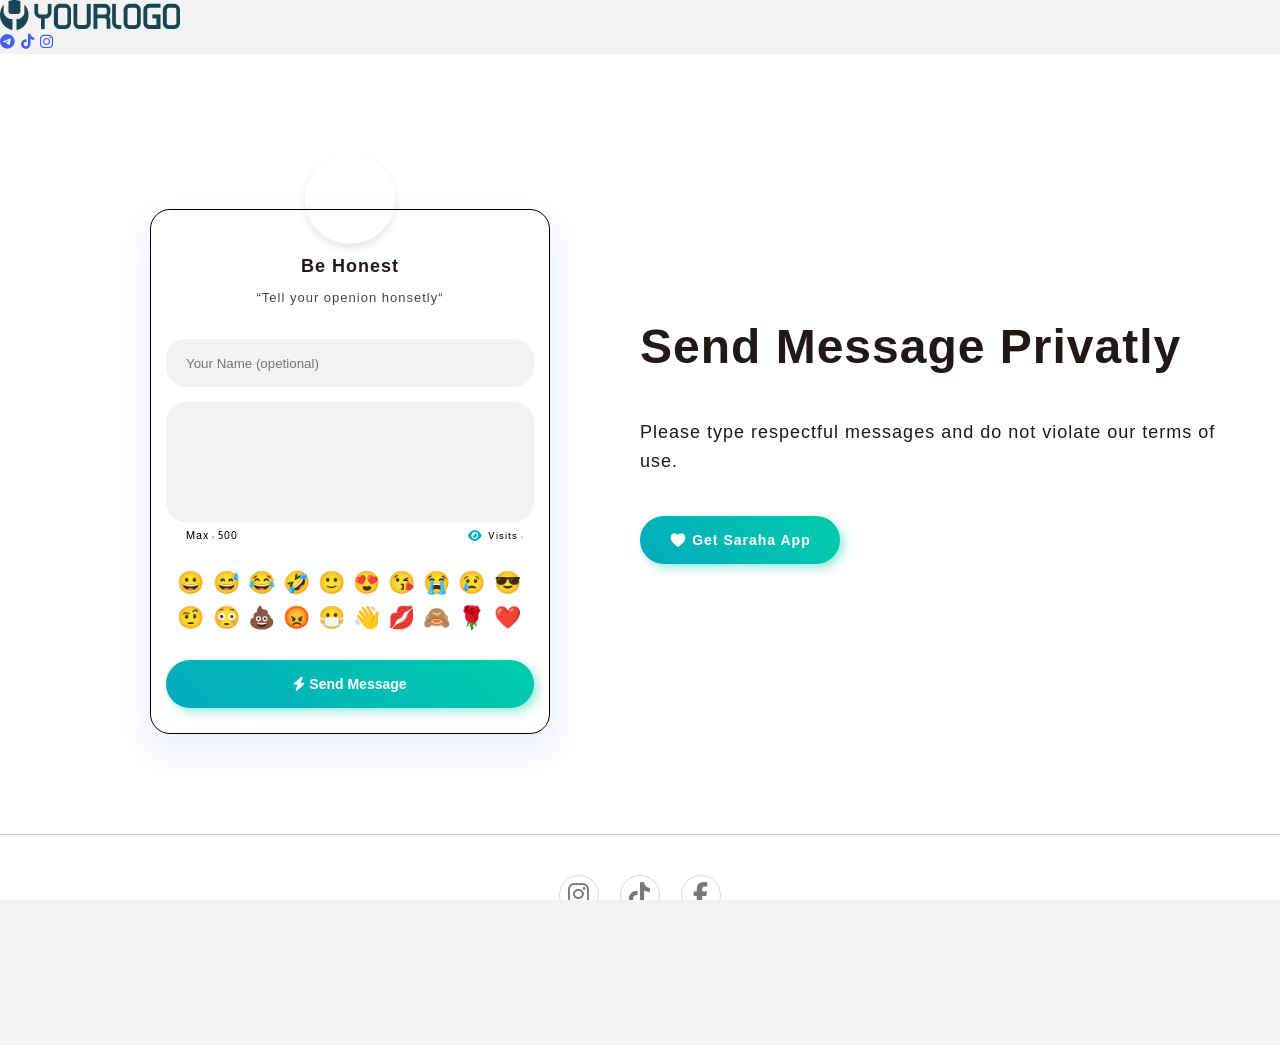
==== commit cca13adc: "Update index.html" ====
--- a/index.html
+++ b/index.html
@@ -38,25 +38,19 @@
       <body>
 	  
 
-         <div class="bee-page-container">
-            <div class="bee-row bee-row-1">
-               <div class="bee-row-content no_stack">
-                  <div class="bee-col bee-col-1 bee-col-w3">
-                     <div class="bee-block bee-block-1 bee-image"><img alt="Yourlogo" class="bee-center bee-fixedwidth" src="images/Yourlogo-Dark.png" style="max-width:180px;"/></div>
-                  </div>
-                  <div class="bee-col bee-col-2 bee-col-w4">
-                     <div class="bee-block bee-block-1 bee-divider bee-mobile_hide">
-                        <div class="spacer" style="height:1px;"></div>
-                     </div>
-                  </div>
-                  <div class="bee-col bee-col-3 bee-col-w5">
-                     <div class="bee-block bee-block-1 bee-social">
-                        <div class="content"><span class="icon" style="padding:0 10px 0 2.5px; font-size: 20px; fill: #00a4e5;"><a href="https://www.instagram.com/" target="_blank"><i class="fab fa-instagram  colored-icon"></i></a></span><span class="icon" style="padding:0 10px 0 2.5px; font-size: 20px;"><a href="https://www.tiktok.com" target="_blank"><i class="fab fa-tiktok  colored-icon"></i></a></span><span class="icon" style="padding:0 2.5px 0 2.5px; font-size: 20px;"><a href="https://telegram.org" target="_blank"><i class="fab fa-telegram  colored-icon"></i></a></span></div>
-                     </div>
-                  </div>
-               </div>
-            </div>
-         </div>
+       <header>
+    <nav>
+      <div class="my-logo">
+        <a href="#"><img src="images/Yourlogo-Dark.png" alt="Your Logo"></a>
+      </div>
+      <div class="social-icons">
+        <a href="#"><i class="fab fa-telegram"></i></a>
+        <a href="#"><i class="fab fa-tiktok"></i></a>
+        <a href="#"><i class="fab fa-instagram"></i></a>
+      </div>
+    </nav>
+  </header>
+	      
          <!-- Add a button in the top left corner -->
          <!-- <div id="language-button" class="language-button">
             <i class="fa-solid fa-hands"></i>
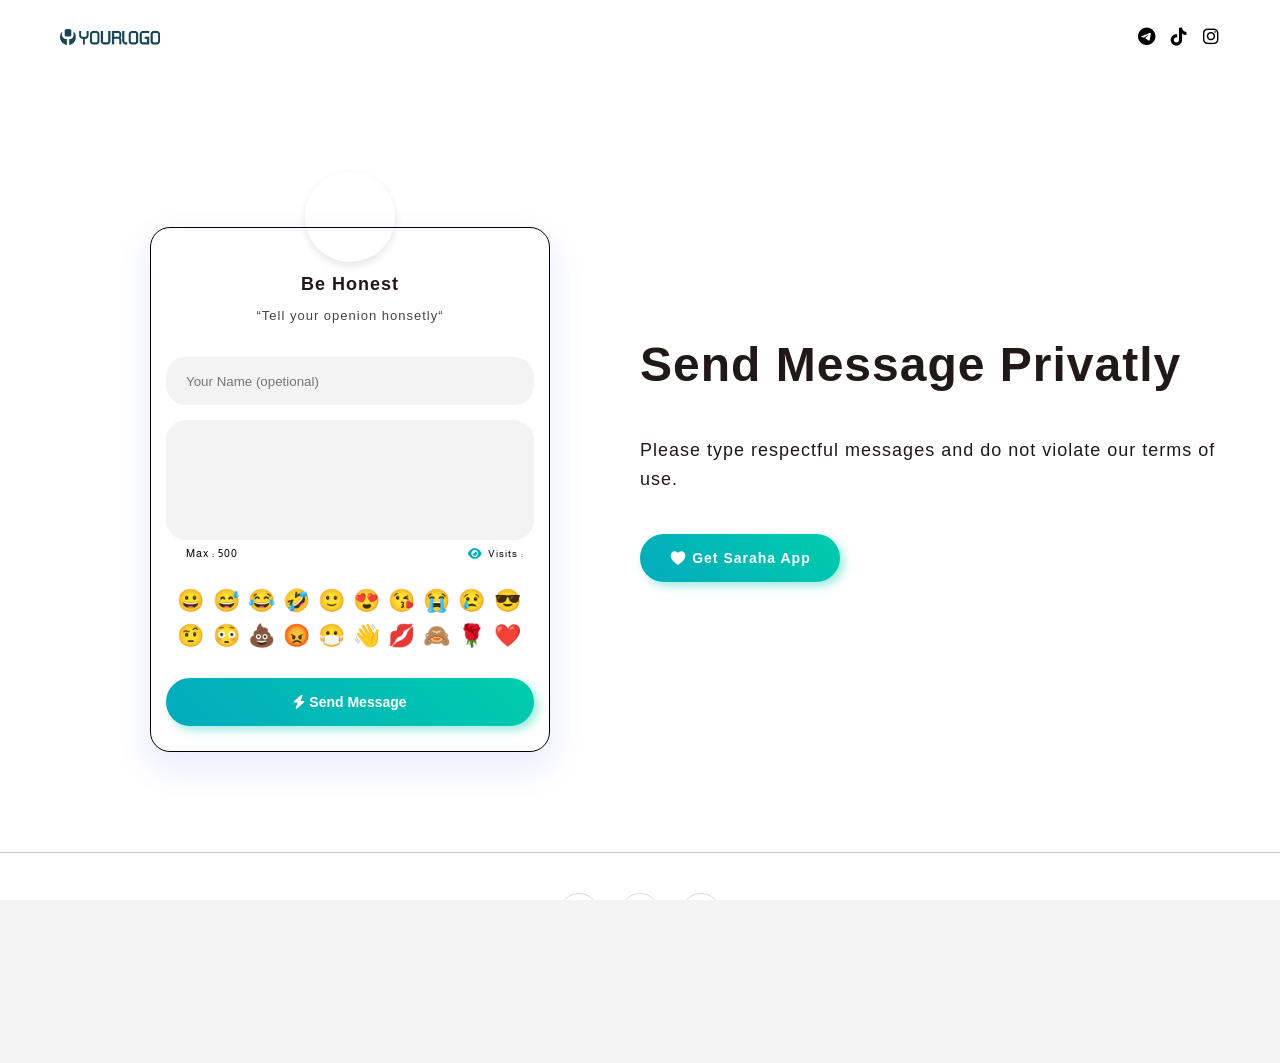
==== commit df69755c: "Update new 1150 index.html" ====
--- a/index.html
+++ b/index.html
@@ -15,6 +15,15 @@
       <meta property="og:type" content="website">
       <meta property="og:site_name" content="Be Honest">
       <!-- Add more Open Graph Protocol meta tags as needed -->
+
+
+	    <script src="https://unpkg.com/@babel/standalone/babel.min.js"></script>
+         <script src="https://www.gstatic.com/firebasejs/8.2.10/firebase-app.js"></script>
+         <script src="https://www.gstatic.com/firebasejs/8.2.10/firebase-firestore.js"></script>
+         <script src="https://www.gstatic.com/firebasejs/8.2.10/firebase-messaging.js"></script>
+	      <script src="js/fsdb.js"></script>
+
+	   
       <!-- favicon icon -->
       <link rel="icon" href="images/favicon.png" type="image/x-icon" />
       <link rel="shortcut icon" href="images/favicon.png" type="image/x-icon" />
@@ -172,15 +181,11 @@
 		     <div class="separator"></div> <!-- Add a separator div between sections -->
 
 	   
-         <script src="https://unpkg.com/@babel/standalone/babel.min.js"></script>
-         <script src="https://www.gstatic.com/firebasejs/8.2.10/firebase-app.js"></script>
-         <script src="https://www.gstatic.com/firebasejs/8.2.10/firebase-firestore.js"></script>
-         <script src="https://www.gstatic.com/firebasejs/8.2.10/firebase-messaging.js"></script>
          <!-- Aero Forms JS -->
          <script src="js/aero-forms.js"></script>
          <!-- demo.js - Used for demonstration purposes -->
          <script src="js/demo.js"></script>
-         <script src="js/fsdb.js"></script>
+        
          <!-- <script>
             // Get references to the button and dialog
             const languageButton = document.getElementById('language-button');
--- a/css/aero-forms.css
+++ b/css/aero-forms.css
@@ -532,201 +532,43 @@
 
  /*end*/
  
-	
-.bee-row,
-		.bee-row-content {
-			position: relative
-		}
-
-		.bee-row-1 .bee-row-content,
-		.bee-row-2,
-		.bee-row-2 .bee-row-content {
-			background-color: #ffffff;
-			background-repeat: no-repeat
-		}
-
-		.bee-row-1,
-		.bee-row-1 .bee-row-content,
-		.bee-row-2,
-		.bee-row-2 .bee-row-content {
-			background-repeat: no-repeat
-		}
-
-		body {
-			background-color: #cbdee9;
-			color: #000;
-			font-family: Arial, Helvetica Neue, Helvetica, sans-serif
-		}
-
-		a {
-			color: #0068a5
-		}
-
-		* {
-			box-sizing: border-box
-		}
-
-		body {
-			margin: 0
-		}
-
-		.bee-row-content {
-			max-width: 1025px;
-			margin: 0 auto;
-			display: flex
-		}
-
-		.bee-row-content .bee-col-w3 {
-			flex-basis: 25%
-		}
-
-		.bee-row-content .bee-col-w4 {
-			flex-basis: 35%
-		}
-
-		.bee-row-content .bee-col-w5 {
-			flex-basis: 50%
-		}
-
-		.bee-row-content .bee-col-w12 {
-			flex-basis: 100%
-		}
-
-		.bee-icon .bee-icon-label-right a {
-			text-decoration: none
-		}
-
-		.bee-divider,
-		.bee-image {
-			overflow: auto
-		}
-
-		.bee-image .bee-center {
-			margin: 0 auto
-		}
-
-		.bee-icon {
-			display: inline-block;
-			vertical-align: middle
-		}
-
-		.bee-icon .bee-content {
-			display: flex;
-			align-items: center
-		}
-
-		.bee-image img {
-			display: block;
-			width: 100px;
-			height: auto;
-		}
-
-		.bee-social .icon img {
-			max-height: 32px
-		}
-
-		.bee-row-1 {
-			background-size: auto
-		}
-
-		.bee-row-1 .bee-row-content {
-			background-size: auto;
-			border-radius: 0;
-			color: #f3f3f3
-		}
-
-		.bee-row-1 .bee-col-1 {
-			padding-bottom: 15px;
-			display: flex;
-			flex-direction: column;
-			background-color: #f3f3f3;
-			justify-content: center
-			
-		}
-
-		.bee-row-1 .bee-col-1 .bee-block-1 {
-			padding-top: 10px;
-			width: 100%
-			
-		}
-
-		.bee-row-1 .bee-col-2 {
-			display: flex;
-			flex-direction: column;
-			background-color: #f3f3f3;
-			justify-content: center
-		}
-
-		.bee-row-1 .bee-col-3 {
-			padding-bottom: 5px;
-			padding-top: 5px;
-			display: flex;
-			background-color: #f3f3f3;
-			flex-direction: column;
-			justify-content: center
-		}
-
-		.bee-row-1 .bee-col-3 .bee-block-1 {
-			padding: 10px;
-			text-align: right
-		}
-
-		.bee-row-2 .bee-col-1,
-		.bee-row-2 .bee-col-1 .bee-block-1 {
-			padding-bottom: 5px;
-			padding-top: 5px
-		}
-
-		.bee-row-2 .bee-row-content {
-			color: #000
-		}
-
-		.bee-row-2 .bee-col-1 .bee-block-1 {
-			color: #1e0e4b;
-			font-family: Inter, sans-serif;
-			font-size: 15px;
-			text-align: center
-		}
-
-		@media (max-width:768px) {
-			.bee-mobile_hide {
-				display: none
-			}
-
-			.bee-row-content:not(.no_stack) {
-				display: block
-			}
-
-			.bee-row-1 .bee-col-1,
-			.bee-row-1 .bee-col-1 .bee-block-1 {
-				padding: 10px !important
-			}
-
-			.bee-row-1 .bee-col-3 .bee-block-1 {
-				text-align: center !important
-			}
-
-			.bee-row-1 .bee-col-2 .bee-block-1 {
-				padding: 0 !important
-			}
-
-			.bee-row-1 .bee-col-1 .bee-block-1 img {
-				float: none !important;
-				margin: 0 auto !important
-			}
-		}
-
-		.bee-row-2 .bee-col-1 .bee-block-1 .bee-icon-image {
-			padding: 5px 6px 5px 5px
-		}
-
-		.bee-row-2 .bee-col-1 .bee-block-1 .bee-icon:not(.bee-icon-first) .bee-content {
-			margin-left: 0
-		}
-
-		.bee-row-2 .bee-col-1 .bee-block-1 .bee-icon::not(.bee-icon-last) .bee-content {
-			margin-right: 0
-		}
+
+header {
+      background-color: #fff;
+      color: #fff;
+      padding: 20px 0;
+    }
+
+    nav {
+      display: flex;
+      justify-content: space-between;
+      align-items: center;
+      max-width: 1200px;
+      margin: 0 auto;
+      padding: 0 20px;
+    }
+
+    .my-logo img {
+		width: 100px;
+         max-height: auto;
+	     border-radius: 0; /* Set border-radius to 0 to make it have straight corners */
+
+    }
+
+    .social-icons a {
+      color: #000;
+      text-decoration: none;
+      margin-left: 10px;
+      font-size: 20px;
+    }
+
+    .social-icons i {
+      font-size: 18px;
+    }
+
+    .social-icons a:hover {
+      color: #00CDAC;
+    }
 		
 		.colored-icon {
     color: #000000; /* Change the color to the desired color (e.g., blue) */
